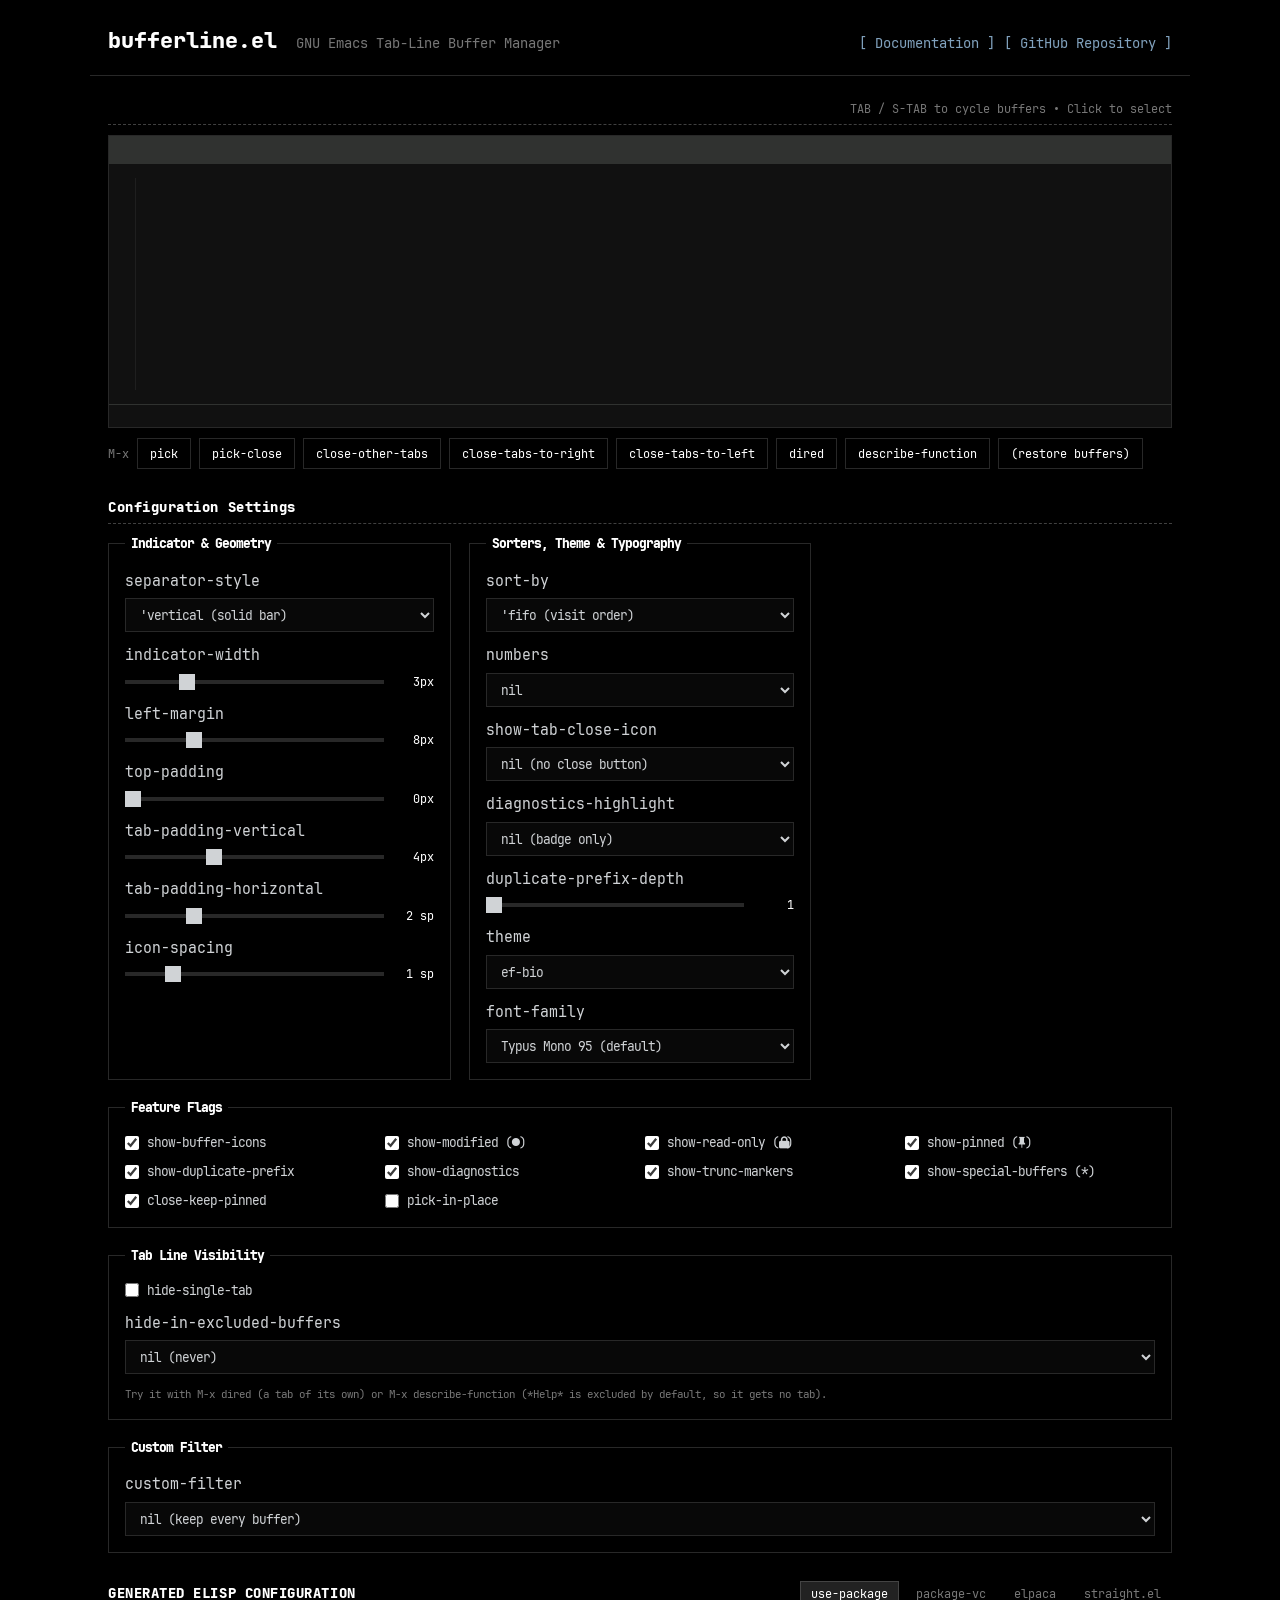
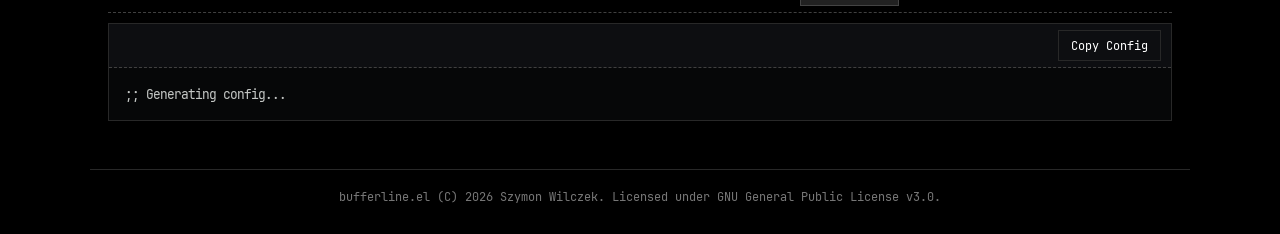
==== web/index.html @ d702ef1f "web: preview diagnostic highlights - Add a diagnostics-highlight select (nil, 'name, 'separator, 'bo" ====
<!doctype html>
<html lang="en">
  <head>
    <meta charset="UTF-8" />
    <meta name="viewport" content="width=device-width, initial-scale=1.0" />
    <title>bufferline.el</title>
    <link rel="preconnect" href="https://fonts.googleapis.com" />
    <link rel="preconnect" href="https://fonts.gstatic.com" crossorigin />
    <link
      href="https://fonts.googleapis.com/css2?family=Cascadia+Code:wght@400;600;700&family=Fira+Code:wght@400;600;700&family=Hack:wght@400;700&family=Iosevka:wght@400;600;700&family=JetBrains+Mono:ital,wght@0,400;0,500;0,700;1,400&family=Source+Code+Pro:ital,wght@0,400;0,600;0,700;1,400&display=swap"
      rel="stylesheet"
    />

    <link rel="stylesheet" href="styles.css" />
  </head>
  <body>
    <header class="header">
      <div class="header-inner">
        <div class="title-block">
          <h1 class="site-title">bufferline.el</h1>
          <span class="site-tag">GNU Emacs Tab-Line Buffer Manager</span>
        </div>
        <div class="header-links">
          <a href="docs.html" class="raw-link">[ Documentation ]</a>
          <a
            href="https://github.com/szymonwilczek/bufferline.el"
            target="_blank"
            rel="noopener noreferrer"
            class="raw-link"
            >[ GitHub Repository ]</a
          >
        </div>
      </div>
    </header>

    <main class="content">
      <section class="section">
        <div class="section-header">
          <span class="section-title"></span>
          <span class="section-hint"
            >TAB / S-TAB to cycle buffers &bull; Click to select</span
          >
        </div>

        <div class="emacs-window" id="emacsFrame" tabindex="0">
          <div class="bufferline-container" id="bufferlineContainer">
            <div class="bufferline-bar" id="bufferlineBar"></div>
          </div>

          <div class="emacs-body">
            <div class="gutter" id="editorGutter"></div>
            <div class="buffer-text" id="editorContent"></div>
          </div>

          <div class="emacs-minibuffer" id="emacsMinibuffer"></div>
        </div>

        <div class="command-strip" id="commandStrip">
          <span class="command-prefix">M-x</span>
          <button type="button" class="raw-btn command-btn" data-command="pick">
            pick
          </button>
          <button
            type="button"
            class="raw-btn command-btn"
            data-command="pick-close"
          >
            pick-close
          </button>
          <button
            type="button"
            class="raw-btn command-btn"
            data-command="close-other-tabs"
          >
            close-other-tabs
          </button>
          <button
            type="button"
            class="raw-btn command-btn"
            data-command="close-tabs-to-right"
          >
            close-tabs-to-right
          </button>
          <button
            type="button"
            class="raw-btn command-btn"
            data-command="close-tabs-to-left"
          >
            close-tabs-to-left
          </button>
          <button
            type="button"
            class="raw-btn command-btn"
            data-command="dired"
          >
            dired
          </button>
          <button
            type="button"
            class="raw-btn command-btn"
            data-command="describe-function"
          >
            describe-function
          </button>
          <button
            type="button"
            class="raw-btn command-btn"
            data-command="restore"
          >
            (restore buffers)
          </button>
        </div>
      </section>

      <section class="section">
        <div class="section-header">
          <span class="section-title">Configuration Settings</span>
        </div>

        <div class="config-grid">
          <fieldset class="config-group">
            <legend>Indicator &amp; Geometry</legend>

            <div class="field-row">
              <label for="separatorStyle">separator-style</label>
              <select id="separatorStyle" class="raw-select">
                <option value="vertical" selected>'vertical (solid bar)</option>
                <option value="bar">'bar (thin line │)</option>
                <option value="thick_bar">'thick_bar (heavy line ┃)</option>
                <option value="thin">'thin (thin block ▏)</option>
                <option value="thick">'thick (thick block ▌)</option>
                <option value="slant">'slant ()</option>
                <option value="slope">'slope ()</option>
                <option value="padded_slant">'padded_slant</option>
                <option value="none">'none</option>
              </select>
            </div>

            <div class="field-row">
              <label for="indicatorWidth">indicator-width</label>
              <div class="slider-wrap">
                <input
                  type="range"
                  id="indicatorWidth"
                  min="1"
                  max="10"
                  value="3"
                  class="raw-slider"
                />
                <span class="slider-val" id="valIndicatorWidth">3px</span>
              </div>
            </div>

            <div class="field-row">
              <label for="leftMargin">left-margin</label>
              <div class="slider-wrap">
                <input
                  type="range"
                  id="leftMargin"
                  min="0"
                  max="32"
                  value="8"
                  class="raw-slider"
                />
                <span class="slider-val" id="valLeftMargin">8px</span>
              </div>
            </div>

            <div class="field-row">
              <label for="topPadding">top-padding</label>
              <div class="slider-wrap">
                <input
                  type="range"
                  id="topPadding"
                  min="0"
                  max="12"
                  value="0"
                  class="raw-slider"
                />
                <span class="slider-val" id="valTopPadding">0px</span>
              </div>
            </div>

            <div class="field-row">
              <label for="tabPaddingVertical">tab-padding-vertical</label>
              <div class="slider-wrap">
                <input
                  type="range"
                  id="tabPaddingVertical"
                  min="0"
                  max="12"
                  value="4"
                  class="raw-slider"
                />
                <span class="slider-val" id="valTabPaddingVertical">4px</span>
              </div>
            </div>

            <div class="field-row">
              <label for="tabPaddingHorizontal">tab-padding-horizontal</label>
              <div class="slider-wrap">
                <input
                  type="range"
                  id="tabPaddingHorizontal"
                  min="0"
                  max="8"
                  value="2"
                  class="raw-slider"
                />
                <span class="slider-val" id="valTabPaddingHorizontal"
                  >2 sp</span
                >
              </div>
            </div>

            <div class="field-row">
              <label for="iconSpacing">icon-spacing</label>
              <div class="slider-wrap">
                <input
                  type="range"
                  id="iconSpacing"
                  min="0"
                  max="6"
                  value="1"
                  class="raw-slider"
                />
                <span class="slider-val" id="valIconSpacing">1 sp</span>
              </div>
            </div>
          </fieldset>

          <fieldset class="config-group">
            <legend>Sorters, Theme &amp; Typography</legend>

            <div class="field-row">
              <label for="sortBy">sort-by</label>
              <select id="sortBy" class="raw-select">
                <option value="fifo" selected>'fifo (visit order)</option>
                <option value="name">'name (alphabetical)</option>
                <option value="extension">'extension</option>
                <option value="directory">'directory</option>
              </select>
            </div>

            <div class="field-row">
              <label for="numbersMode">numbers</label>
              <select id="numbersMode" class="raw-select">
                <option value="none" selected>nil</option>
                <option value="ordinal">'ordinal (1, 2, ...)</option>
                <option value="buffer-id">'buffer-id</option>
                <option value="both">'both (1:42)</option>
              </select>
            </div>

            <div class="field-row">
              <label for="closeIcon">show-tab-close-icon</label>
              <select id="closeIcon" class="raw-select">
                <option value="none" selected>nil (no close button)</option>
                <option value="t">t (every tab)</option>
                <option value="active">'active (current tab only)</option>
              </select>
            </div>

            <div class="field-row">
              <label for="diagHighlight">diagnostics-highlight</label>
              <select id="diagHighlight" class="raw-select">
                <option value="none" selected>nil (badge only)</option>
                <option value="name">'name (tint tab name)</option>
                <option value="separator">'separator (tint indicator)</option>
                <option value="both">'both</option>
              </select>
            </div>

            <div class="field-row">
              <label for="duplicateDepth">duplicate-prefix-depth</label>
              <div class="slider-wrap">
                <input
                  type="range"
                  id="duplicateDepth"
                  min="1"
                  max="4"
                  value="1"
                  class="raw-slider"
                />
                <span class="slider-val" id="valDuplicateDepth">1</span>
              </div>
            </div>

            <div class="field-row">
              <label for="themePreset">theme</label>
              <select id="themePreset" class="raw-select">
                <option value="ef-bio" selected>ef-bio</option>
                <option value="ef-autumn">ef-autumn</option>
                <option value="ef-dark">ef-dark</option>
                <option value="modus-vivendi">modus-vivendi</option>
                <option value="catppuccin-mocha">catppuccin-mocha</option>
                <option value="tokyo-night">tokyo-night</option>
                <option value="gruvbox-dark">gruvbox-dark</option>
                <option value="nord">nord</option>
                <option value="custom">custom (url / code)...</option>
              </select>
            </div>

            <div class="field-row">
              <label for="fontPreset">font-family</label>
              <select id="fontPreset" class="raw-select">
                <option value="typus-mono-95" selected>
                  Typus Mono 95 (default)
                </option>
                <option value="jetbrains-mono">JetBrains Mono</option>
                <option value="fira-code">Fira Code</option>
                <option value="cascadia-code">Cascadia Code</option>
                <option value="iosevka">Iosevka</option>
                <option value="source-code-pro">Source Code Pro</option>
                <option value="system-mono">System Monospace</option>
              </select>
            </div>

            <div class="field-row hidden" id="customThemeContainer">
              <label for="customThemeInput">custom-theme</label>
              <div class="custom-input-wrap">
                <input
                  type="text"
                  id="customThemeInput"
                  class="raw-input"
                  placeholder="URL to theme.el or raw code"
                />
                <button type="button" id="btnLoadTheme" class="raw-btn">
                  Apply
                </button>
              </div>
            </div>
          </fieldset>

          <fieldset class="config-group full-col">
            <legend>Feature Flags</legend>
            <div class="checkbox-grid">
              <label class="raw-checkbox"
                ><input type="checkbox" id="showIcons" checked />
                show-buffer-icons</label
              >
              <label class="raw-checkbox"
                ><input type="checkbox" id="showModified" checked />
                show-modified (●)</label
              >
              <label class="raw-checkbox"
                ><input type="checkbox" id="showReadOnly" checked />
                show-read-only ()</label
              >
              <label class="raw-checkbox"
                ><input type="checkbox" id="showPinned" checked /> show-pinned
                (󰐃)</label
              >
              <label class="raw-checkbox"
                ><input type="checkbox" id="showDuplicates" checked />
                show-duplicate-prefix</label
              >
              <label class="raw-checkbox"
                ><input type="checkbox" id="showDiagnostics" checked />
                show-diagnostics</label
              >
              <label class="raw-checkbox"
                ><input type="checkbox" id="showTruncMarkers" checked />
                show-trunc-markers</label
              >
              <label class="raw-checkbox"
                ><input type="checkbox" id="showSpecialBuffers" checked />
                show-special-buffers (*)</label
              >
              <label class="raw-checkbox"
                ><input type="checkbox" id="closeKeepPinned" checked />
                close-keep-pinned</label
              >
              <label class="raw-checkbox"
                ><input type="checkbox" id="pickInPlace" /> pick-in-place</label
              >
            </div>
          </fieldset>

          <fieldset class="config-group full-col">
            <legend>Tab Line Visibility</legend>

            <div class="checkbox-grid">
              <label class="raw-checkbox"
                ><input type="checkbox" id="hideSingleTab" />
                hide-single-tab</label
              >
            </div>

            <div class="field-row">
              <label for="hideInExcluded">hide-in-excluded-buffers</label>
              <select id="hideInExcluded" class="raw-select">
                <option value="none" selected>nil (never)</option>
                <option value="t">t (over buffers that get no tab)</option>
                <option value="modes">over these major modes...</option>
              </select>
            </div>

            <div class="field-row hidden" id="hideModesRow">
              <label for="hideModes">modes</label>
              <input
                type="text"
                id="hideModes"
                class="raw-input"
                value="dired-mode magit-mode"
                spellcheck="false"
              />
            </div>

            <span class="field-note"
              >Try it with M-x dired (a tab of its own) or M-x describe-function
              (*Help* is excluded by default, so it gets no tab).</span
            >
          </fieldset>

          <fieldset class="config-group full-col">
            <legend>Custom Filter</legend>

            <div class="field-row">
              <label for="customFilterPreset">custom-filter</label>
              <select id="customFilterPreset" class="raw-select">
                <option value="none" selected>nil (keep every buffer)</option>
                <option value="file">only file-visiting buffers</option>
                <option value="writable">hide read-only buffers</option>
                <option value="regexp">hide names matching a regexp...</option>
                <option value="lambda">custom lambda...</option>
              </select>
            </div>

            <div class="field-row hidden" id="customFilterRegexpRow">
              <label for="customFilterRegexp">regexp</label>
              <input
                type="text"
                id="customFilterRegexp"
                class="raw-input"
                value="\.rs\'"
                spellcheck="false"
              />
            </div>

            <div class="field-row hidden" id="customFilterLambdaRow">
              <label for="customFilterLambda">lambda</label>
              <textarea
                id="customFilterLambda"
                class="raw-input raw-textarea"
                rows="4"
                spellcheck="false"
              >
(lambda (buffer)
  (not (string-prefix-p "*" (buffer-name buffer))))</textarea
              >
              <span class="field-note"
                >Emitted as-is into the generated config. The preview cannot
                evaluate Emacs Lisp, so it keeps every tab.</span
              >
            </div>
          </fieldset>
        </div>
      </section>

      <section class="section">
        <div class="section-header">
          <span class="section-title">GENERATED ELISP CONFIGURATION</span>
          <div class="pkg-switch" id="pkgSwitcher">
            <button type="button" class="pkg-btn active" data-pkg="use-package">
              use-package
            </button>
            <button type="button" class="pkg-btn" data-pkg="package-vc">
              package-vc
            </button>
            <button type="button" class="pkg-btn" data-pkg="elpaca">
              elpaca
            </button>
            <button type="button" class="pkg-btn" data-pkg="straight">
              straight.el
            </button>
          </div>
        </div>

        <div class="code-box">
          <div class="code-actions">
            <button type="button" id="btnCopyCode" class="raw-btn copy-btn">
              Copy Config
            </button>
          </div>
          <pre><code id="codeSnippetOutput">;; Generating config...</code></pre>
        </div>
      </section>
    </main>

    <footer class="footer">
      <p>
        bufferline.el (C) 2026 Szymon Wilczek. Licensed under GNU General Public
        License v3.0.
      </p>
    </footer>

    <div class="toast" id="toastMessage">Copied to clipboard.</div>

    <script src="app.js"></script>
  </body>
</html>
---- web/styles.css ----
@font-face {
    font-family: 'Typus Mono 95';
    src: url('fonts/TypusMono95-Light.ttf') format('truetype');
    font-weight: 400;
    font-style: normal;
    font-display: swap;
}

@font-face {
    font-family: 'Typus Mono 95';
    src: url('fonts/TypusMono95-LightItalic.ttf') format('truetype');
    font-weight: 400;
    font-style: italic;
    font-display: swap;
}

@font-face {
    font-family: 'Typus Mono 95';
    src: url('fonts/TypusMono95-Thin.ttf') format('truetype');
    font-weight: 300;
    font-style: normal;
    font-display: swap;
}

@font-face {
    font-family: 'Typus Mono 95';
    src: url('fonts/TypusMono95-ThinItalic.ttf') format('truetype');
    font-weight: 300;
    font-style: italic;
    font-display: swap;
}

@font-face {
    font-family: 'Typus Mono 95';
    src: url('fonts/TypusMono95-Regular.ttf') format('truetype');
    font-weight: 500;
    font-style: normal;
    font-display: swap;
}

@font-face {
    font-family: 'Typus Mono 95';
    src: url('fonts/TypusMono95-Italic.ttf') format('truetype');
    font-weight: 500;
    font-style: italic;
    font-display: swap;
}

@font-face {
    font-family: 'Typus Mono 95';
    src: url('fonts/TypusMono95-SemiBold.ttf') format('truetype');
    font-weight: 600;
    font-style: normal;
    font-display: swap;
}

@font-face {
    font-family: 'Typus Mono 95';
    src: url('fonts/TypusMono95-SemiBoldItalic.ttf') format('truetype');
    font-weight: 600;
    font-style: italic;
    font-display: swap;
}

@font-face {
    font-family: 'Typus Mono 95';
    src: url('fonts/TypusMono95-Bold.ttf') format('truetype');
    font-weight: 700;
    font-style: normal;
    font-display: swap;
}

@font-face {
    font-family: 'Typus Mono 95';
    src: url('fonts/TypusMono95-BoldItalic.ttf') format('truetype');
    font-weight: 700;
    font-style: italic;
    font-display: swap;
}

:root {
    --emacs-bg: #111111;
    --emacs-bg-dim: #222522;
    --emacs-bg-alt: #303230;
    --emacs-fg: #cfdfd5;
    --emacs-fg-dim: #808f80;
    --emacs-comment: #b7a07f;
    --emacs-keyword: #00c089;
    --emacs-string: #af9fff;
    --emacs-fn: #7fc500;
    --emacs-type: #7fcfdf;
    --emacs-warning: #cfc04f;
    --emacs-error: #ef6560;
    --emacs-indicator: #cfdfd5;

    --page-bg: #000000;
    --page-fg: #d0d3d6;
    --page-fg-dim: #777777;
    --page-border: #282828;
    --page-border-focus: #ffffff;
    --dashed-border: #404040;
    --font-mono: 'Typus Mono 95', 'Typus Mono', 'JetBrains Mono', Menlo, Monaco, Consolas, monospace;
    --font-icons: 'Symbols Nerd Font Mono', 'Symbols Nerd Font',
                  'JetBrainsMono Nerd Font', 'FiraCode Nerd Font Mono',
                  'Hack Nerd Font', 'MesloLGS NF', 'DejaVu Sans Mono',
                  var(--font-mono);
    --sp: 8px;
}

*, *::before, *::after {
    box-sizing: border-box;
    margin: 0;
    padding: 0;
}

html, body, button, input, select, textarea, pre, code, kbd, samp {
    font-family: var(--font-mono);
}

html, body {
    width: 100%;
    min-height: 100vh;
    background-color: var(--page-bg);
    color: var(--page-fg);
    font-size: 15px;
    line-height: 1.5;
    -webkit-font-smoothing: antialiased;
}

.emacs-tab,
.tab-content,
.tab-label,
.tab-base-name,
.tab-dir-prefix,
.tab-num-prefix,
.gutter,
.buffer-text,
.buffer-text pre,
.buffer-text code,
.code-box pre,
.code-box code {
    font-family: var(--font-mono);
}
.header, .content, .footer {
    width: 100%;
    max-width: 1100px;
    margin: 0 auto;
    padding: 0 18px;
}

.header {
    padding-top: 24px;
    padding-bottom: 18px;
    border-bottom: 1px solid var(--page-border);
}

.header-inner {
    display: flex;
    justify-content: space-between;
    align-items: baseline;
    flex-wrap: wrap;
    gap: 12px;
}

.site-title {
    font-size: 1.45rem;
    font-weight: 700;
    color: #ffffff;
    display: inline;
}

.site-tag {
    color: var(--page-fg-dim);
    font-size: 0.9rem;
    margin-left: 10px;
}

.raw-link {
    color: #81a2be;
    text-decoration: none;
    font-size: 0.9rem;
}

.raw-link:hover {
    text-decoration: underline;
}

.content {
    display: flex;
    flex-direction: column;
    gap: 28px;
    padding-top: 24px;
    padding-bottom: 48px;
}

.section {
    width: 100%;
}

.section-header {
    display: flex;
    justify-content: space-between;
    align-items: center;
    flex-wrap: wrap;
    gap: 10px;
    margin-bottom: 10px;
    padding-bottom: 6px;
    border-bottom: 1px dashed var(--dashed-border);
}

.section-title {
    font-weight: 700;
    color: #ffffff;
    font-size: 0.9rem;
    letter-spacing: 0.04em;
}

.section-hint {
    color: var(--page-fg-dim);
    font-size: 0.82rem;
}

.emacs-window {
    width: 100%;
    background-color: var(--emacs-bg);
    border: 1px solid var(--page-border);
    display: flex;
    flex-direction: column;
    outline: none;
    overflow: hidden;
}

.emacs-window:focus-within {
    border-color: #555a64;
}

.bufferline-container {
    width: 100%;
    background-color: var(--emacs-bg-alt);
    user-select: none;
    overflow: hidden;
}

.bufferline-bar {
    display: flex;
    align-items: stretch;
    min-height: 28px;
    white-space: nowrap;
    width: 100%;
}

.emacs-tab {
    display: inline-flex;
    align-items: stretch;
    background-color: var(--emacs-bg-dim);
    color: var(--emacs-comment);
    font-size: 0.9rem;
    line-height: 1.5;
    cursor: pointer;
    position: relative;
    flex-shrink: 0;
    border: none;
}

.emacs-tab:hover {
    background-color: var(--emacs-bg);
}

.emacs-tab.active {
    background-color: var(--emacs-bg);
    color: var(--emacs-fg);
    font-weight: 600;
    font-style: italic;
}

.tab-content {
    display: inline-flex;
    align-items: center;
    flex-shrink: 0;
    min-width: 0;
    padding-left: var(--sp);
}

.tab-sep-left, .tab-sep-right {
    display: inline-flex;
    align-items: center;
    justify-content: center;
    align-self: stretch;
    flex-shrink: 0;
    overflow: visible;
    font-style: normal;
}

.tab-sep-left.pixel-bar {
    background-color: transparent;
}

.emacs-tab.active .tab-sep-left.pixel-bar {
    background-color: var(--emacs-indicator);
}

.tab-sep-left.glyph, .tab-sep-right.glyph {
    font-family: var(--font-icons);
    font-size: 1.05rem;
    line-height: 1.5;
    font-style: normal;
    font-weight: normal;
    padding: 0;
}

.tab-pin-icon,
.tab-file-icon,
.tab-ro-icon,
.tab-mod-icon,
.tab-diag-badge,
.tab-overflow-marker {
    font-family: var(--font-icons);
    display: inline-flex;
    align-items: center;
    justify-content: center;
    line-height: 1.5;
    flex-shrink: 0;
    overflow: visible;
    font-style: normal;
    font-variant-ligatures: none;
    text-rendering: geometricPrecision;
}

.tab-pin-icon {
    color: var(--emacs-keyword);
    font-weight: bold;
    margin-right: var(--sp);
}

.tab-file-icon {
    font-size: 1.02rem;
}

.tab-pick-letter {
    display: inline-flex;
    align-items: center;
    justify-content: center;
    min-width: 1ch;
    color: var(--emacs-error);
    font-weight: bold;
}

.tab-label {
    display: inline-block;
    white-space: pre;
    min-width: 0;
}

.tab-num-prefix {
    color: var(--emacs-comment);
}

.tab-dir-prefix {
    color: var(--emacs-comment);
    font-style: italic;
    font-weight: 300;
}

.tab-base-name {
    font-weight: inherit;
    font-style: inherit;
}

.tab-ro-icon {
    color: var(--emacs-comment);
    margin-left: var(--sp);
}

.tab-close-icon {
    font-family: var(--font-icons);
    display: inline-flex;
    align-items: center;
    margin-left: var(--sp);
    color: var(--emacs-comment);
    cursor: pointer;
}

.tab-close-icon:hover {
    color: var(--emacs-error);
    font-weight: bold;
}

.tab-mod-icon {
    color: var(--emacs-warning);
    font-weight: bold;
    margin-left: var(--sp);
}

.tab-diag-badge {
    color: var(--emacs-error);
    margin-left: var(--sp);
    gap: var(--sp);
}

.tab-diag-badge.warning {
    color: var(--emacs-warning);
}

.tab-diag-badge .diag-count {
    font-family: var(--font-mono);
    font-size: 0.85rem;
    font-weight: normal;
}

.tab-overflow-marker {
    align-self: stretch;
    padding: 0 var(--sp);
    background-color: var(--emacs-bg-alt);
    color: var(--emacs-keyword);
    font-weight: bold;
    font-size: 1rem;
    cursor: pointer;
    user-select: none;
}

.tab-overflow-marker:hover {
    filter: brightness(1.2);
}

.tab-overflow-marker .overflow-count {
    font-family: var(--font-mono);
    font-size: 0.85rem;
    color: var(--emacs-comment);
    font-weight: normal;
}

.tab-overflow-marker .overflow-arrow {
    display: inline-flex;
    align-items: center;
    justify-content: center;
    overflow: visible;
    margin: 0 var(--sp);
}

.emacs-body {
    display: flex;
    min-height: 240px;
    background-color: var(--emacs-bg);
    padding: 14px 0;
    font-size: 0.92rem;
    line-height: 1.55;
    overflow-x: auto;
}

.emacs-minibuffer {
    min-height: 1.75em;
    padding: 2px 12px;
    background-color: var(--emacs-bg);
    border-top: 1px solid var(--emacs-bg-alt);
    color: var(--emacs-fg);
    font-family: var(--font-mono);
    font-size: 0.88rem;
    line-height: 1.6;
    white-space: pre-wrap;
    overflow-wrap: anywhere;
}

.emacs-minibuffer .mb-prompt {
    color: var(--emacs-keyword);
}

.emacs-minibuffer .mb-key {
    color: var(--emacs-warning);
    font-weight: bold;
}

.command-strip {
    display: flex;
    flex-wrap: wrap;
    align-items: center;
    gap: 8px;
    margin-top: 10px;
}

.command-prefix {
    color: var(--page-fg-dim);
    font-size: 0.8rem;
}

.command-btn {
    font-size: 0.78rem;
    padding: 4px 8px;
}

.command-btn.active {
    border-color: var(--page-border-focus);
}

.gutter {
    padding: 0 14px 0 12px;
    color: #4a483e;
    text-align: right;
    user-select: none;
    border-right: 1px solid rgba(255, 255, 255, 0.06);
    flex-shrink: 0;
}

.buffer-text {
    flex: 1;
    padding: 0 18px;
    color: var(--emacs-fg);
    white-space: pre;
}

.syn-comment { color: var(--emacs-comment); font-style: italic; }
.syn-keyword { color: var(--emacs-keyword); font-weight: 600; }
.syn-string  { color: var(--emacs-string); }
.syn-fn      { color: var(--emacs-fn); }
.syn-type    { color: var(--emacs-type); }

.config-grid {
    display: grid;
    grid-template-columns: repeat(auto-fit, minmax(340px, 1fr));
    gap: 18px;
    width: 100%;
}

.config-group {
    border: 1px solid var(--page-border);
    padding: 16px;
    background-color: transparent;
    display: flex;
    flex-direction: column;
    gap: 12px;
}

.config-group.full-col {
    grid-column: 1 / -1;
}

.config-group legend {
    color: #ffffff;
    font-weight: 700;
    padding: 0 6px;
    font-size: 0.85rem;
}

.field-row {
    display: flex;
    flex-direction: column;
    align-items: stretch;
    gap: 6px;
    width: 100%;
    min-width: 0;
}

.field-header {
    display: flex;
    justify-content: space-between;
    align-items: baseline;
    width: 100%;
    min-width: 0;
}

.field-header label {
    color: var(--page-fg-dim);
    font-size: 0.85rem;
    font-weight: 500;
    white-space: nowrap;
    overflow: hidden;
    text-overflow: ellipsis;
}

.bufferline-container.hidden {
    display: none;
}

.field-row.hidden {
    display: none;
}

.raw-select, .raw-input {
    width: 100%;
    background-color: #080808;
    color: var(--page-fg);
    border: 1px solid var(--page-border);
    font-family: var(--font-mono);
    font-size: 0.85rem;
    padding: 6px 10px;
    outline: none;
}

.raw-select:focus, .raw-input:focus {
    border-color: var(--page-border-focus);
}

.raw-textarea {
    resize: vertical;
    min-height: 5.5em;
    line-height: 1.45;
    white-space: pre;
}

.field-note {
    color: var(--page-fg-dim);
    font-size: 0.75rem;
}

.slider-wrap {
    display: flex;
    align-items: center;
    gap: 10px;
    width: 100%;
}

.raw-slider {
    flex: 1;
    -webkit-appearance: none;
    appearance: none;
    background: var(--page-border);
    height: 4px;
    outline: none;
}

.raw-slider::-webkit-slider-thumb {
    -webkit-appearance: none;
    appearance: none;
    width: 16px;
    height: 16px;
    background: var(--page-fg);
    cursor: pointer;
}

.raw-slider::-moz-range-thumb {
    width: 16px;
    height: 16px;
    background: var(--page-fg);
    cursor: pointer;
}

.slider-val {
    min-width: 40px;
    text-align: right;
    font-size: 0.8rem;
    color: #ffffff;
}

.custom-input-wrap {
    display: flex;
    gap: 8px;
    width: 100%;
}

.custom-input-wrap .raw-input {
    flex: 1;
}

.raw-btn {
    font-family: var(--font-mono);
    font-size: 0.82rem;
    background-color: transparent;
    color: #ffffff;
    border: 1px solid var(--page-border);
    padding: 6px 12px;
    cursor: pointer;
    white-space: nowrap;
}

.raw-btn:hover {
    background-color: #222222;
    color: #ffffff;
}

.checkbox-grid {
    display: grid;
    grid-template-columns: repeat(auto-fit, minmax(220px, 1fr));
    gap: 10px;
}

.raw-checkbox {
    display: flex;
    align-items: center;
    gap: 8px;
    font-size: 0.85rem;
    color: var(--page-fg);
    cursor: pointer;
}

.raw-checkbox input {
    accent-color: #ffffff;
    width: 14px;
    height: 14px;
}

.pkg-switch {
    display: flex;
    gap: 6px;
    flex-wrap: wrap;
}

.pkg-btn {
    font-family: var(--font-mono);
    font-size: 0.8rem;
    background: none;
    border: 1px solid transparent;
    color: var(--page-fg-dim);
    padding: 3px 10px;
    cursor: pointer;
}

.pkg-btn.active {
    color: #ffffff;
    border-color: #444444;
    background-color: #222222;
}

.code-box {
    border: 1px solid var(--page-border);
    background-color: #060708;
    position: relative;
    width: 100%;
}

.code-actions {
    display: flex;
    justify-content: flex-end;
    padding: 6px 10px;
    border-bottom: 1px dashed var(--dashed-border);
    background-color: #0d0e11;
}

.code-box pre {
    padding: 16px;
    overflow-x: auto;
    font-size: 0.88rem;
    line-height: 1.55;
    color: #c5c8c6;
    margin: 0;
    font-family: var(--font-mono);
}

.docs-table-wrap {
    width: 100%;
    overflow-x: auto;
    border: 1px solid var(--page-border);
    background-color: #0d0e11;
}

.docs-table {
    width: 100%;
    border-collapse: collapse;
    font-size: 0.84rem;
    text-align: left;
    white-space: nowrap;
}

.docs-table th,
.docs-table td {
    padding: 8px 12px;
    border-bottom: 1px solid var(--page-border);
    border-right: 1px solid var(--page-border);
}

.docs-table th:last-child,
.docs-table td:last-child {
    border-right: none;
    white-space: normal;
}

.docs-table tr:last-child td {
    border-bottom: none;
}

.docs-table th {
    background-color: #111111;
    color: #ffffff;
    font-weight: 700;
    text-transform: uppercase;
    font-size: 0.78rem;
    letter-spacing: 0.05em;
    border-bottom: 1px dashed var(--dashed-border);
}

.docs-table td code {
    color: #ffffff;
    background-color: #141414;
    border: 1px solid #282828;
    padding: 1px 5px;
    font-size: 0.82rem;
}

.docs-table td.type-col {
    color: var(--page-fg-dim);
}

.docs-table td.default-col {
    color: #cccccc;
}

.docs-grid {
    display: grid;
    grid-template-columns: repeat(auto-fit, minmax(340px, 1fr));
    gap: 18px;
    width: 100%;
}

.doc-card {
    border: 1px solid var(--page-border);
    background-color: transparent;
    padding: 16px;
    display: flex;
    flex-direction: column;
    gap: 12px;
}

.doc-card-title {
    font-size: 0.95rem;
    font-weight: 700;
    color: #ffffff;
    margin: 0;
}

.doc-list {
    list-style: none;
    padding: 0;
    margin: 0;
    display: flex;
    flex-direction: column;
    gap: 10px;
    font-size: 0.85rem;
    color: var(--page-fg);
}

.doc-list li code {
    color: #ffffff;
    background-color: #141414;
    padding: 2px 6px;
    border: 1px solid var(--page-border);
    font-weight: 600;
}

.doc-code {
    background-color: #060708;
    border: 1px solid var(--page-border);
    padding: 12px;
    margin: 0;
    overflow-x: auto;
    font-size: 0.82rem;
    line-height: 1.5;
    color: #c5c8c6;
}

.footer {
    padding-top: 18px;
    padding-bottom: 28px;
    border-top: 1px solid var(--page-border);
    text-align: center;
    font-size: 0.8rem;
    color: var(--page-fg-dim);
}

.toast {
    position: fixed;
    bottom: 20px;
    right: 20px;
    background-color: #b5bd68;
    color: #000000;
    font-size: 0.85rem;
    font-weight: 700;
    padding: 8px 16px;
    border: 1px solid #000;
    opacity: 0;
    transform: translateY(8px);
    pointer-events: none;
    transition: all 0.2s ease;
    z-index: 1000;
}

.toast.show {
    opacity: 1;
    transform: translateY(0);
}
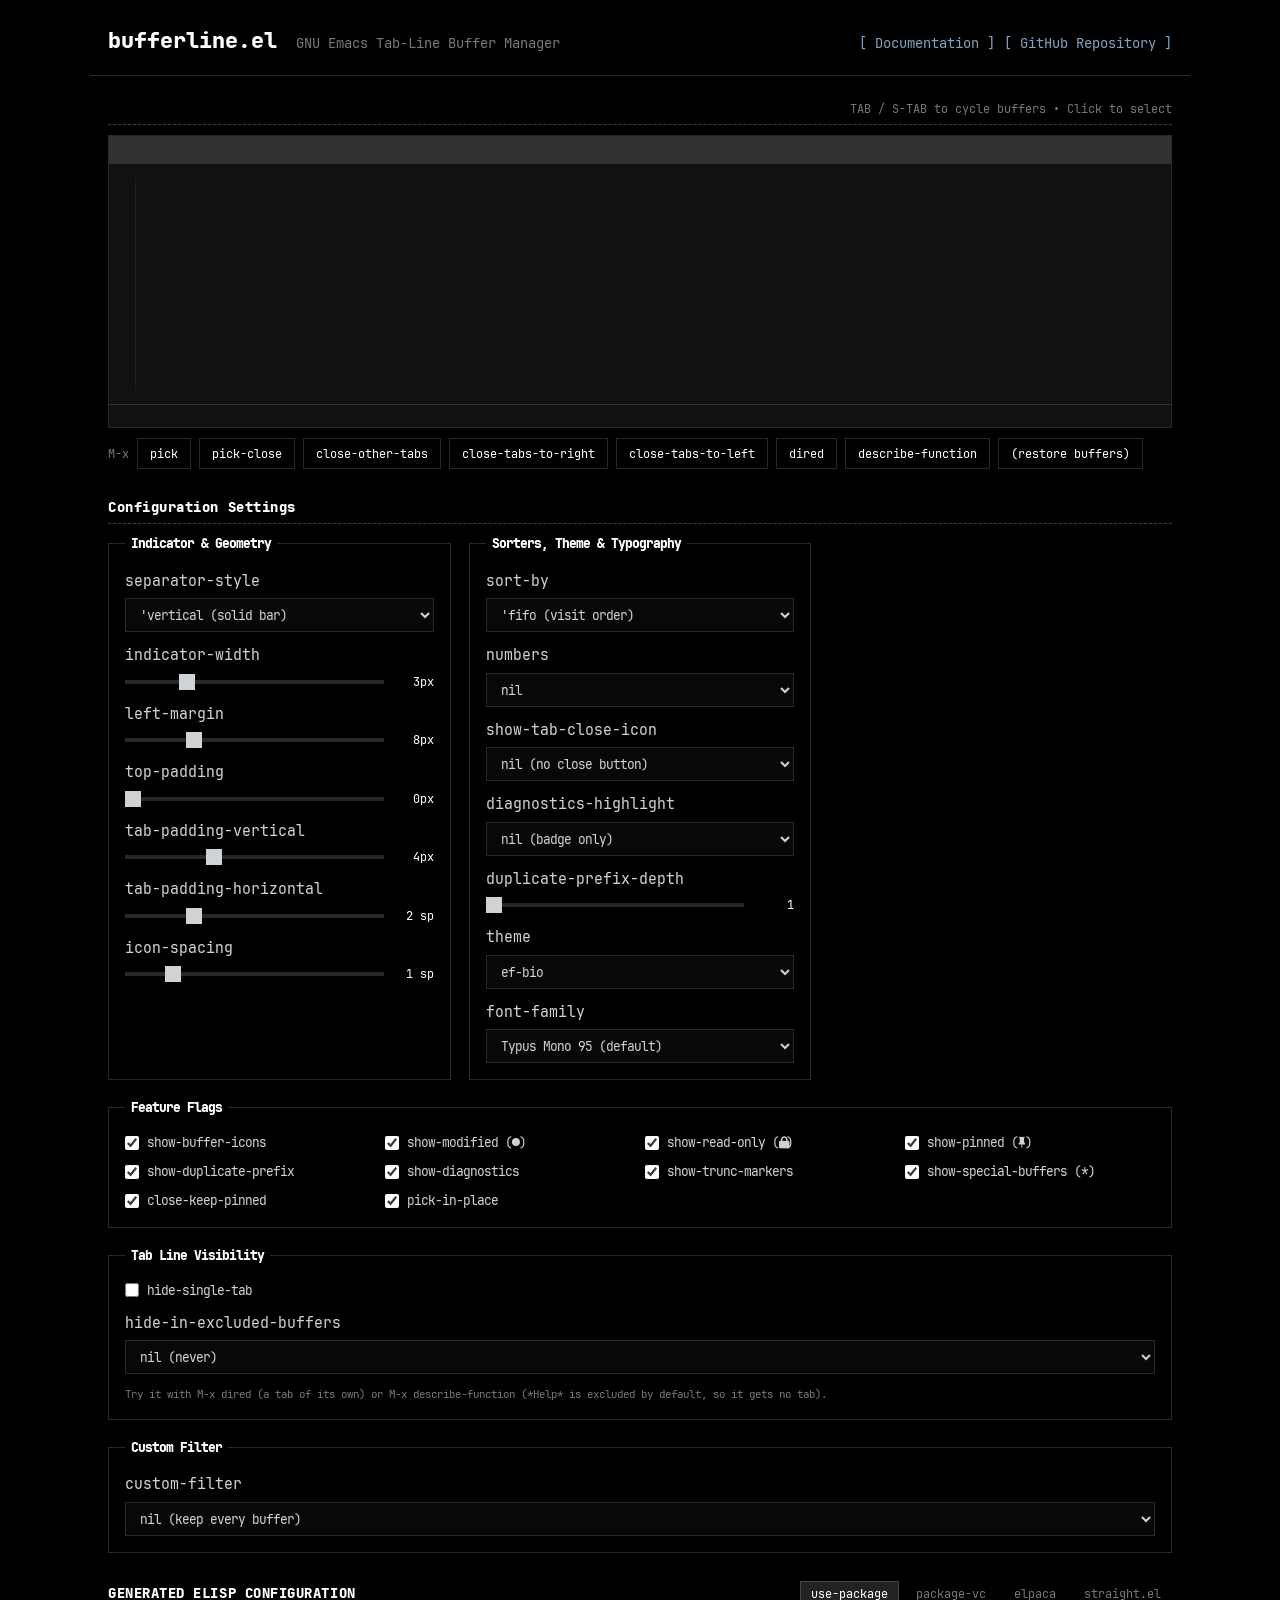
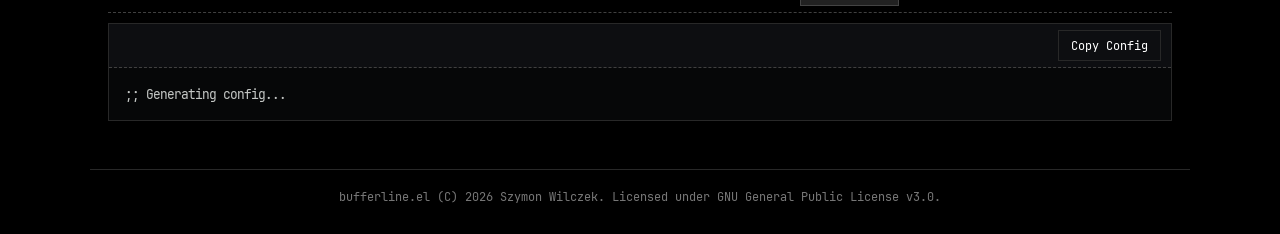
==== commit 9c556a2f: "pick: draw pick letters on the tabs by default - Default bufferline-pick-in-place to t; nil keeps th" ====
--- a/web/index.html
+++ b/web/index.html
@@ -372,7 +372,8 @@
                 close-keep-pinned</label
               >
               <label class="raw-checkbox"
-                ><input type="checkbox" id="pickInPlace" /> pick-in-place</label
+                ><input type="checkbox" id="pickInPlace" checked />
+                pick-in-place</label
               >
             </div>
           </fieldset>
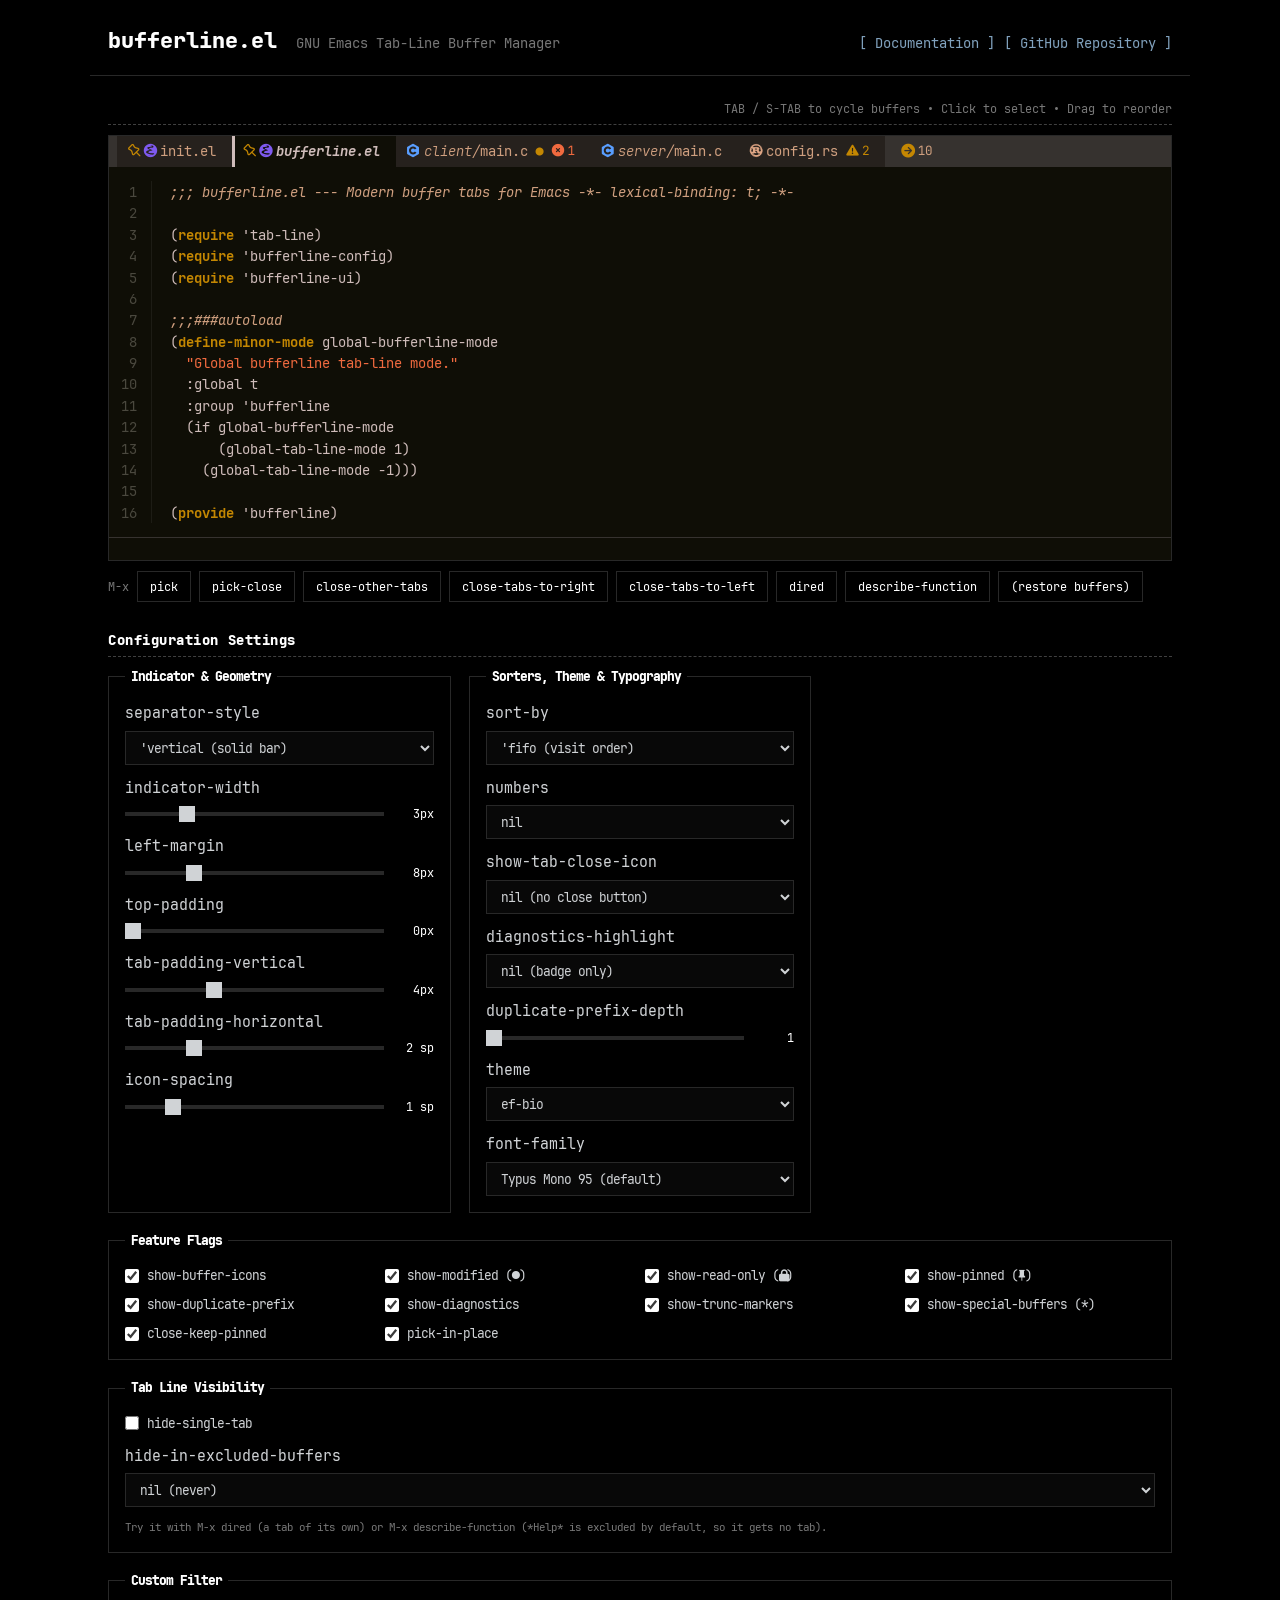
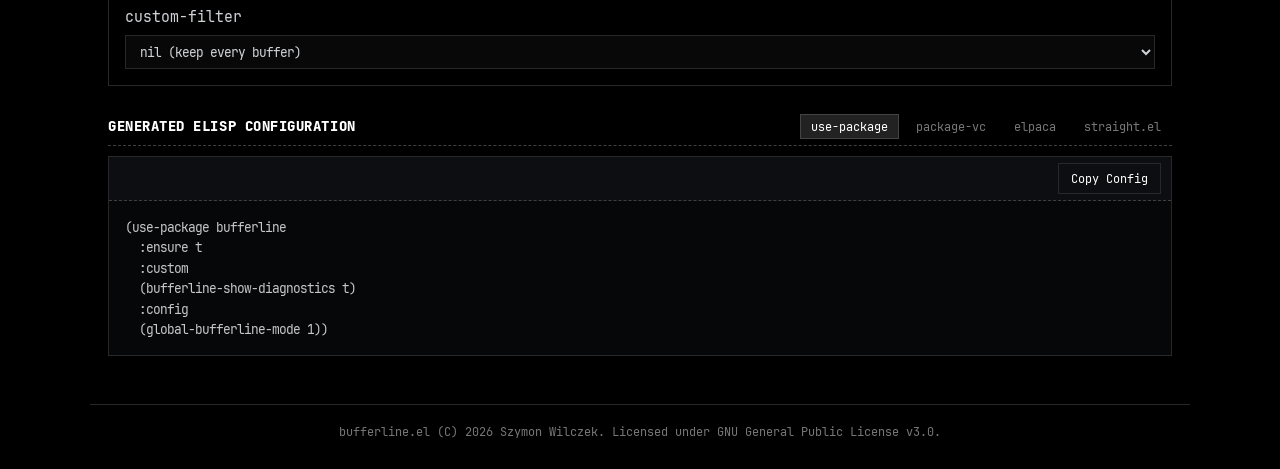
==== commit 6296dce5: "web: document dragging tabs and let the preview do it The docs did not mention bufferline-drag-tab, " ====
--- a/web/index.html
+++ b/web/index.html
@@ -38,7 +38,8 @@
         <div class="section-header">
           <span class="section-title"></span>
           <span class="section-hint"
-            >TAB / S-TAB to cycle buffers &bull; Click to select</span
+            >TAB / S-TAB to cycle buffers &bull; Click to select &bull; Drag to
+            reorder</span
           >
         </div>
 
--- a/web/styles.css
+++ b/web/styles.css
@@ -264,6 +264,14 @@
 
 .emacs-tab:hover {
     background-color: var(--emacs-bg);
+}
+
+.emacs-tab.dragging {
+    opacity: 0.45;
+}
+
+.emacs-tab.drag-over {
+    box-shadow: inset 0 -2px 0 var(--emacs-keyword);
 }
 
 .emacs-tab.active {
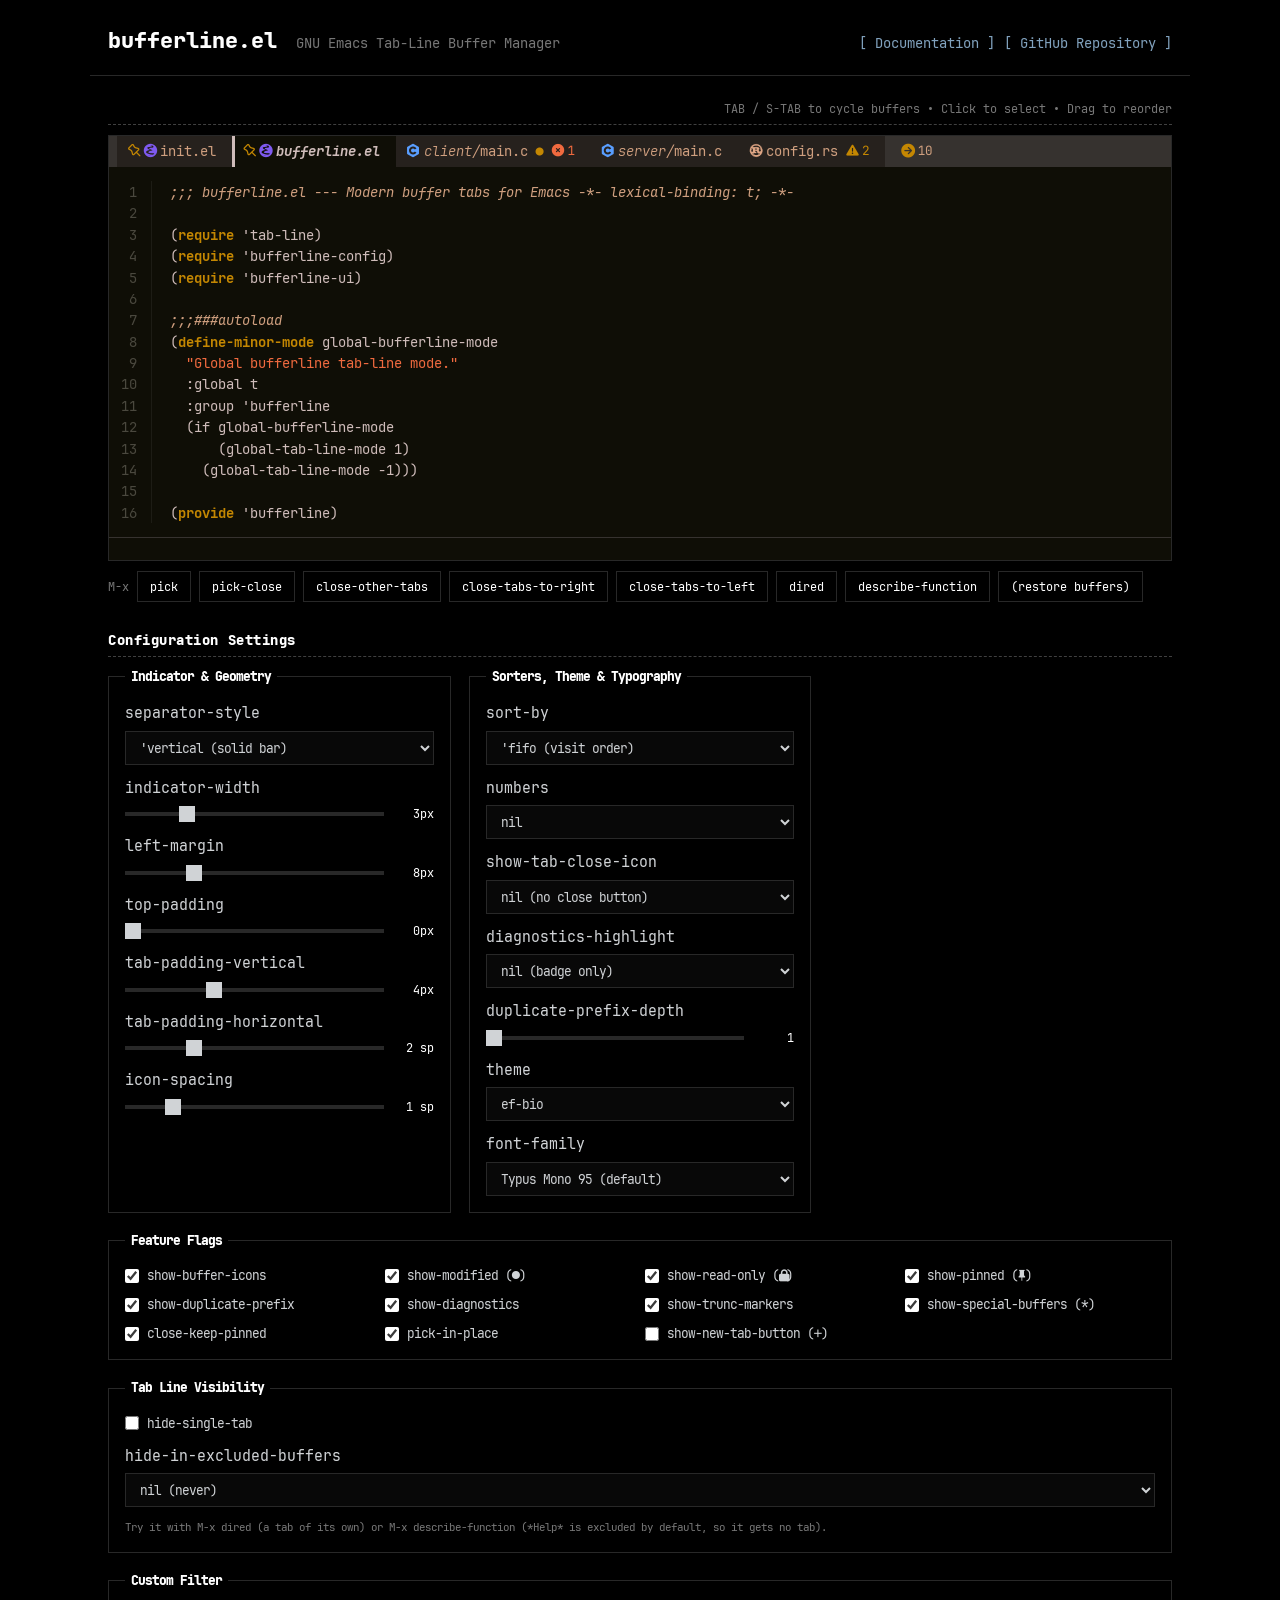
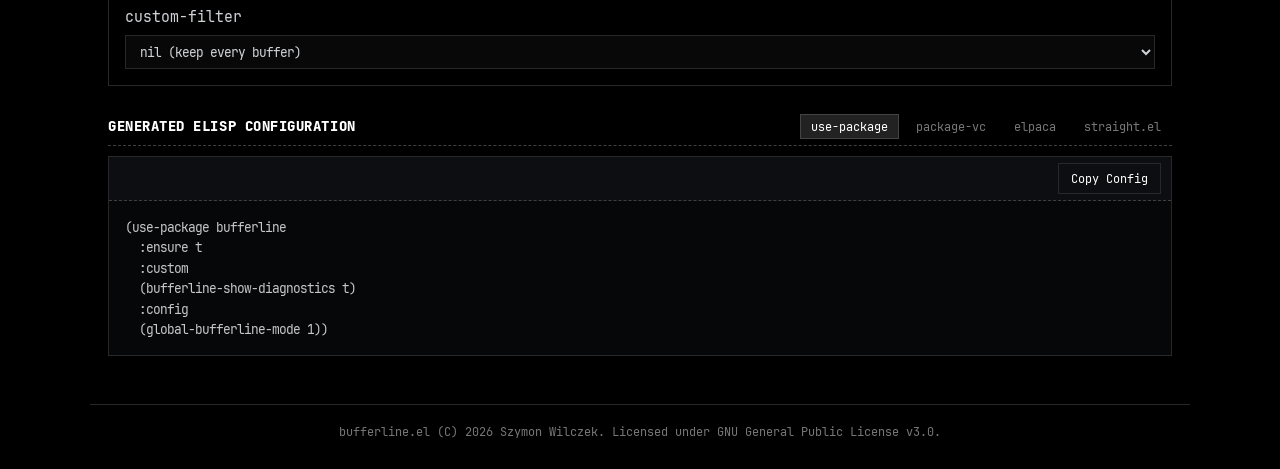
==== commit e0f5998a: "web: document the new tab button and preview it - The new tab button, its options and the new buffer" ====
--- a/web/index.html
+++ b/web/index.html
@@ -375,6 +375,10 @@
               <label class="raw-checkbox"
                 ><input type="checkbox" id="pickInPlace" checked />
                 pick-in-place</label
+              >
+              <label class="raw-checkbox"
+                ><input type="checkbox" id="showNewTabButton" />
+                show-new-tab-button (󰐕)</label
               >
             </div>
           </fieldset>
--- a/web/styles.css
+++ b/web/styles.css
@@ -443,6 +443,23 @@
     justify-content: center;
     overflow: visible;
     margin: 0 var(--sp);
+}
+
+.tab-new-button {
+    font-family: var(--font-icons);
+    display: inline-flex;
+    align-items: center;
+    align-self: stretch;
+    padding: 0 var(--sp);
+    background-color: var(--emacs-bg-alt);
+    color: var(--emacs-comment);
+    cursor: pointer;
+    user-select: none;
+}
+
+.tab-new-button:hover {
+    color: var(--emacs-keyword);
+    font-weight: bold;
 }
 
 .emacs-body {
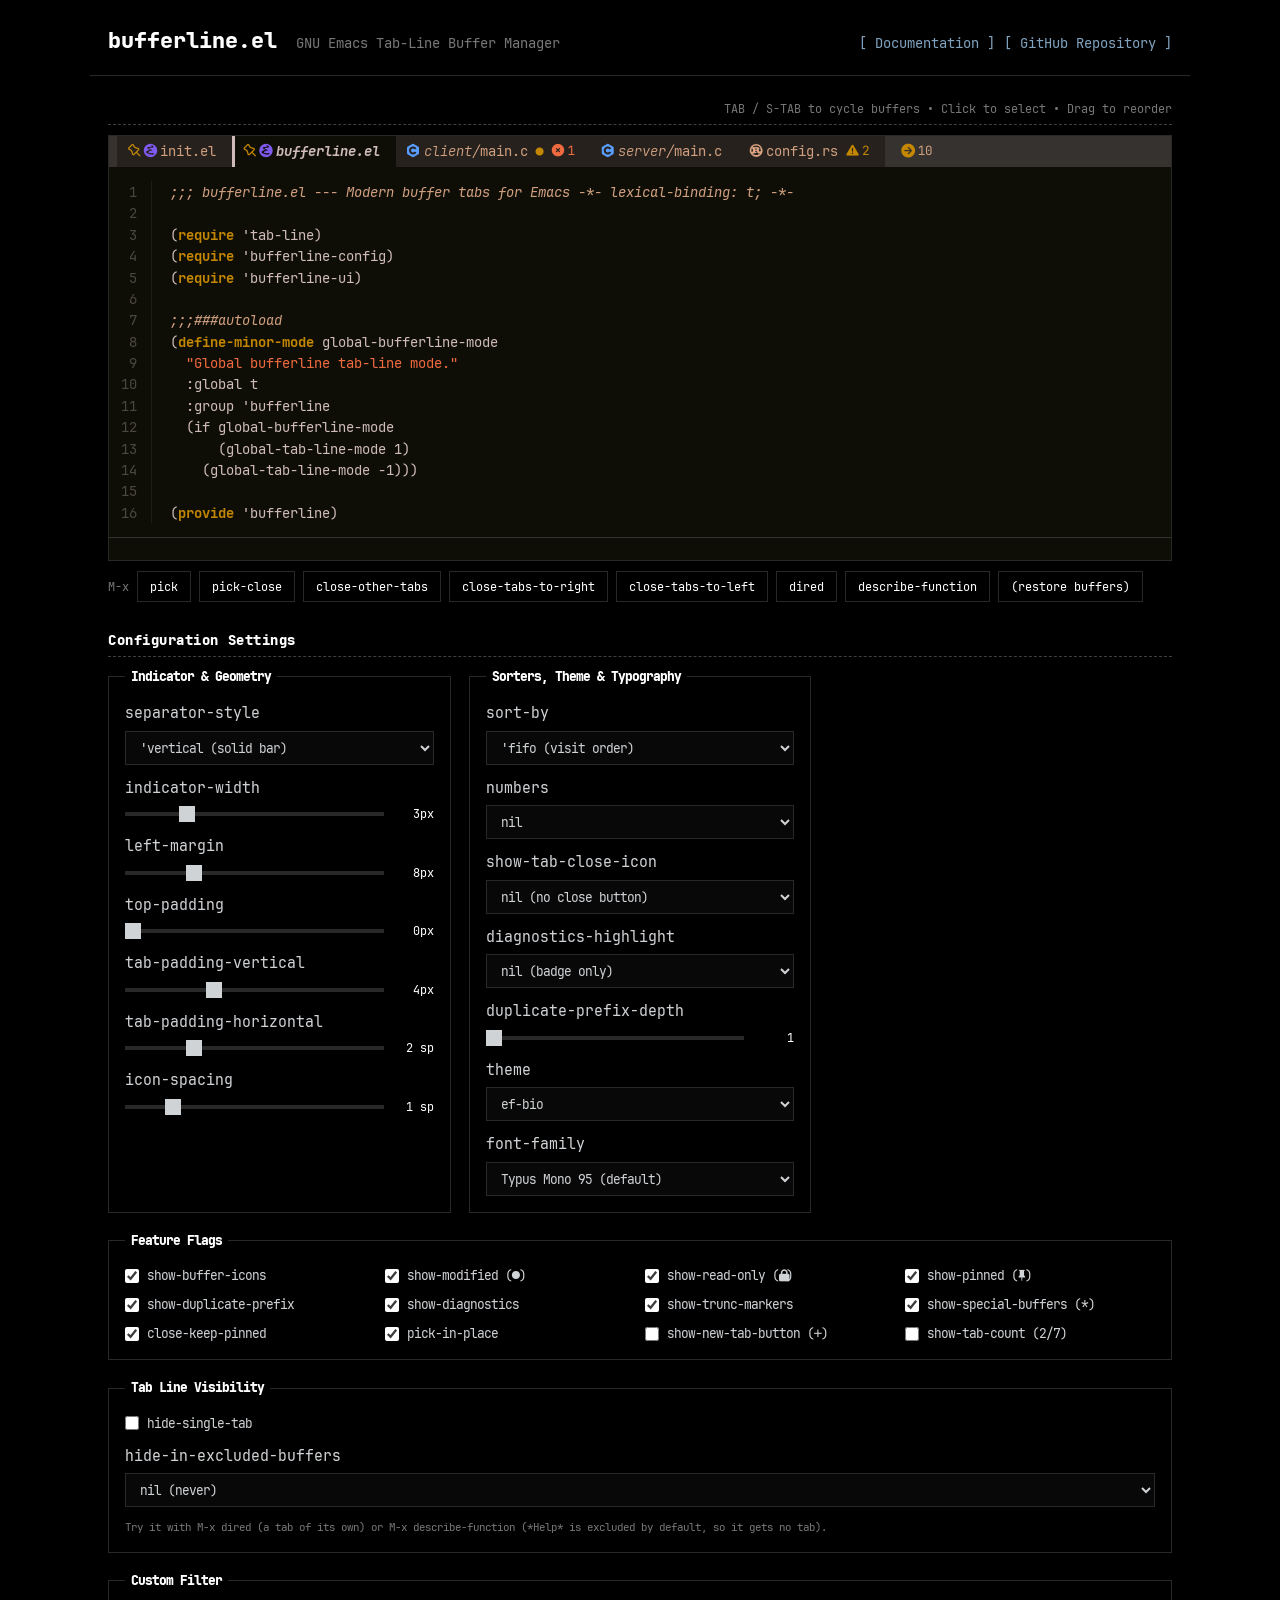
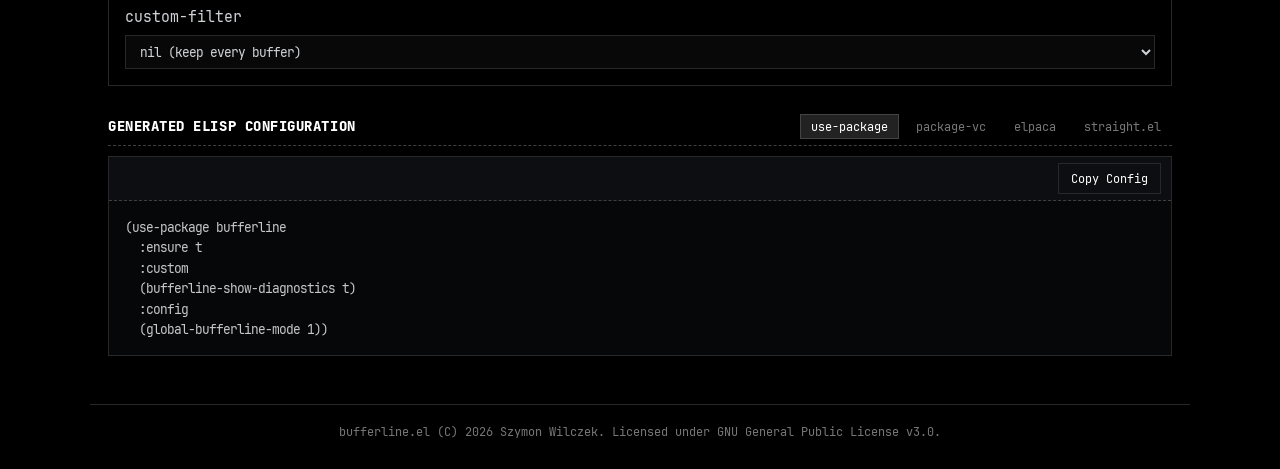
==== commit c0b0cbdf: "web: document the tab counter and preview it - The tab counter and its format were missing from the " ====
--- a/web/index.html
+++ b/web/index.html
@@ -379,6 +379,10 @@
               <label class="raw-checkbox"
                 ><input type="checkbox" id="showNewTabButton" />
                 show-new-tab-button (󰐕)</label
+              >
+              <label class="raw-checkbox"
+                ><input type="checkbox" id="showTabCount" /> show-tab-count
+                (2/7)</label
               >
             </div>
           </fieldset>
--- a/web/styles.css
+++ b/web/styles.css
@@ -443,6 +443,18 @@
     justify-content: center;
     overflow: visible;
     margin: 0 var(--sp);
+}
+
+.tab-count {
+    display: inline-flex;
+    align-items: center;
+    align-self: stretch;
+    padding: 0 var(--sp);
+    background-color: var(--emacs-bg-alt);
+    color: var(--emacs-comment);
+    font-size: 0.85rem;
+    white-space: pre;
+    user-select: none;
 }
 
 .tab-new-button {
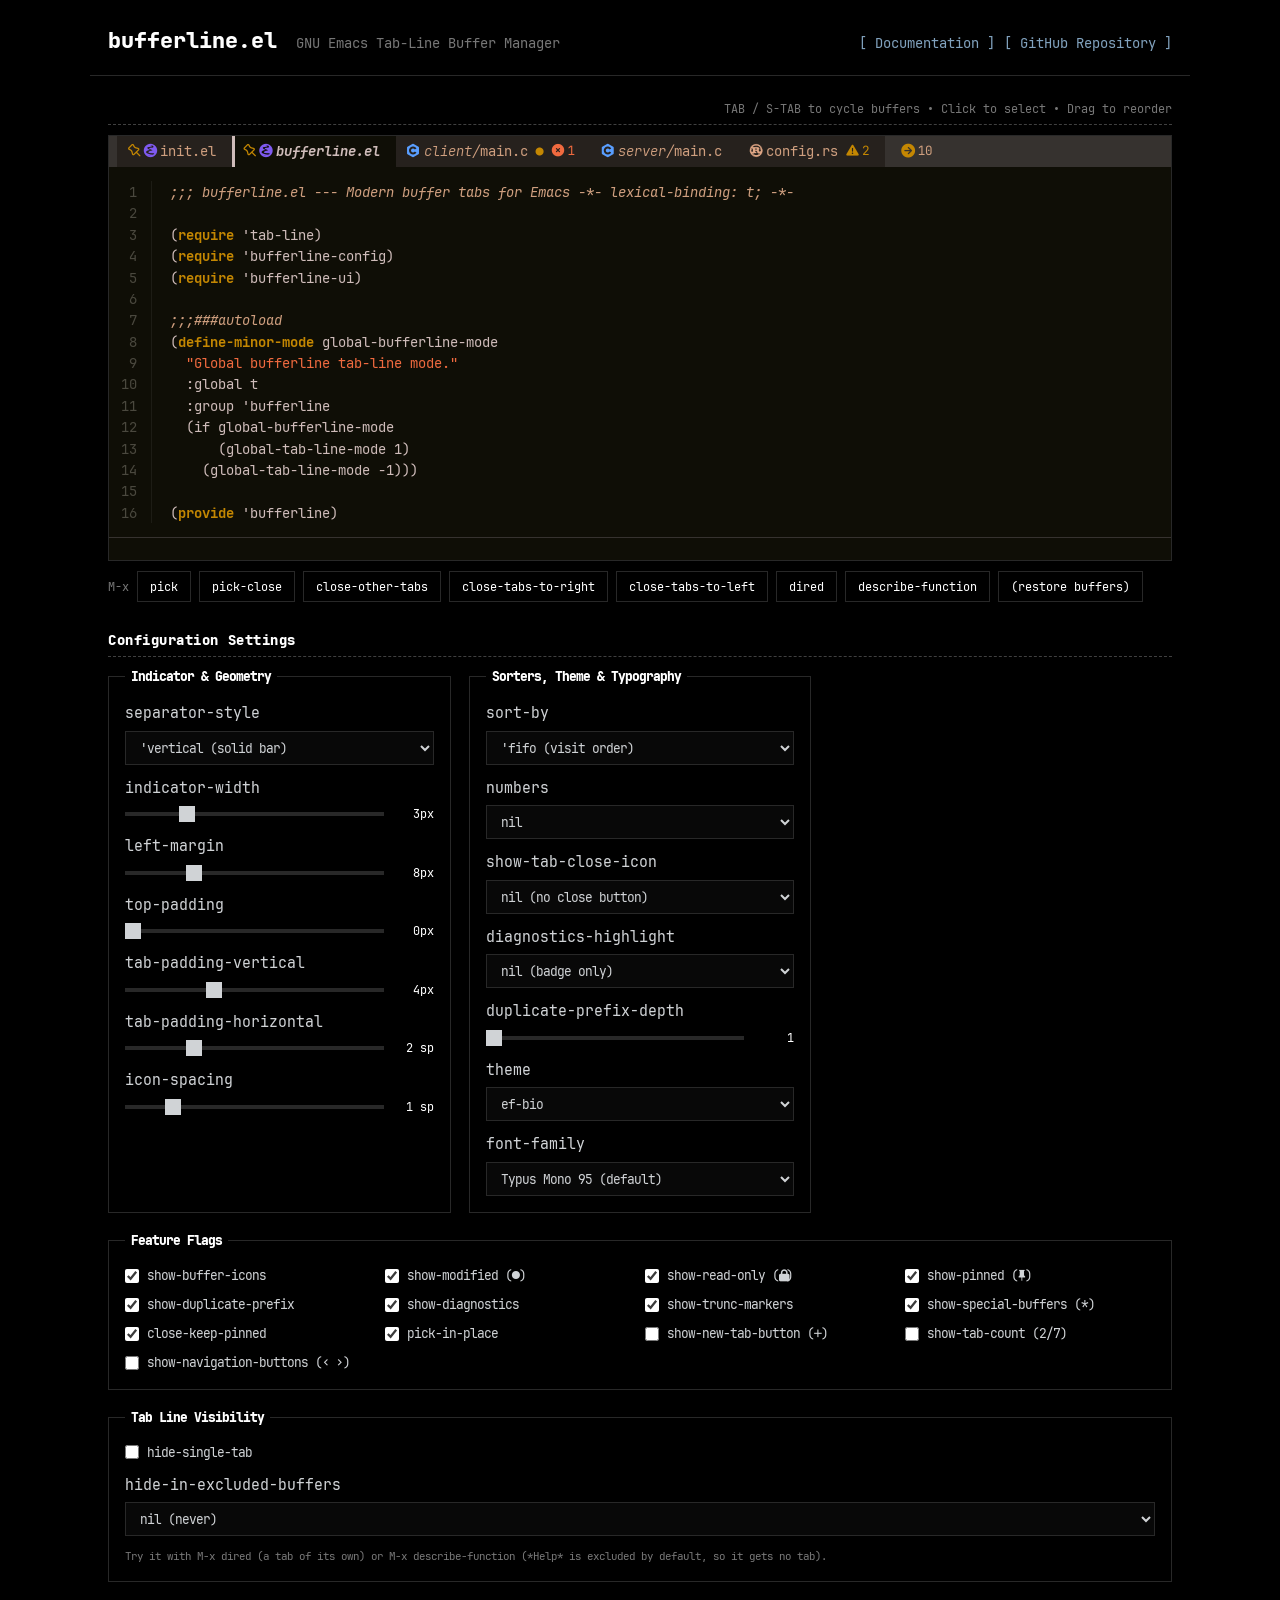
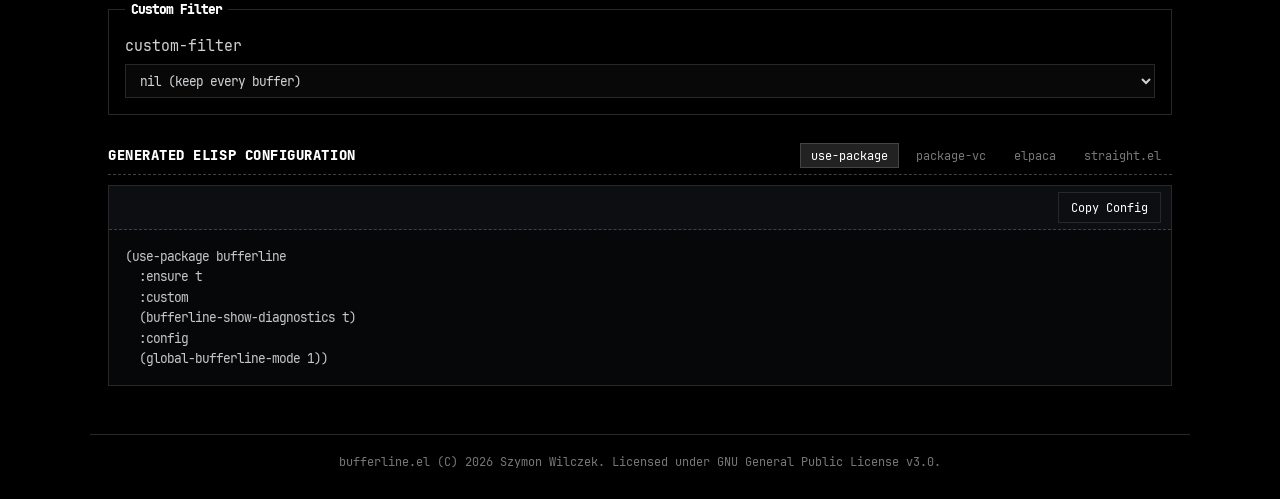
==== commit 9097da40: "web: document the navigation buttons and preview them - The previous and next tab buttons, their opt" ====
--- a/web/index.html
+++ b/web/index.html
@@ -383,6 +383,10 @@
               <label class="raw-checkbox"
                 ><input type="checkbox" id="showTabCount" /> show-tab-count
                 (2/7)</label
+              >
+              <label class="raw-checkbox"
+                ><input type="checkbox" id="showNavigation" />
+                show-navigation-buttons (󰅁 󰅂)</label
               >
             </div>
           </fieldset>
--- a/web/styles.css
+++ b/web/styles.css
@@ -443,6 +443,27 @@
     justify-content: center;
     overflow: visible;
     margin: 0 var(--sp);
+}
+
+.tab-nav-buttons {
+    font-family: var(--font-icons);
+    display: inline-flex;
+    align-items: center;
+    align-self: stretch;
+    gap: var(--sp);
+    padding: 0 var(--sp);
+    background-color: var(--emacs-bg-alt);
+    color: var(--emacs-comment);
+    user-select: none;
+}
+
+.tab-nav-button {
+    cursor: pointer;
+}
+
+.tab-nav-button:hover {
+    color: var(--emacs-keyword);
+    font-weight: bold;
 }
 
 .tab-count {
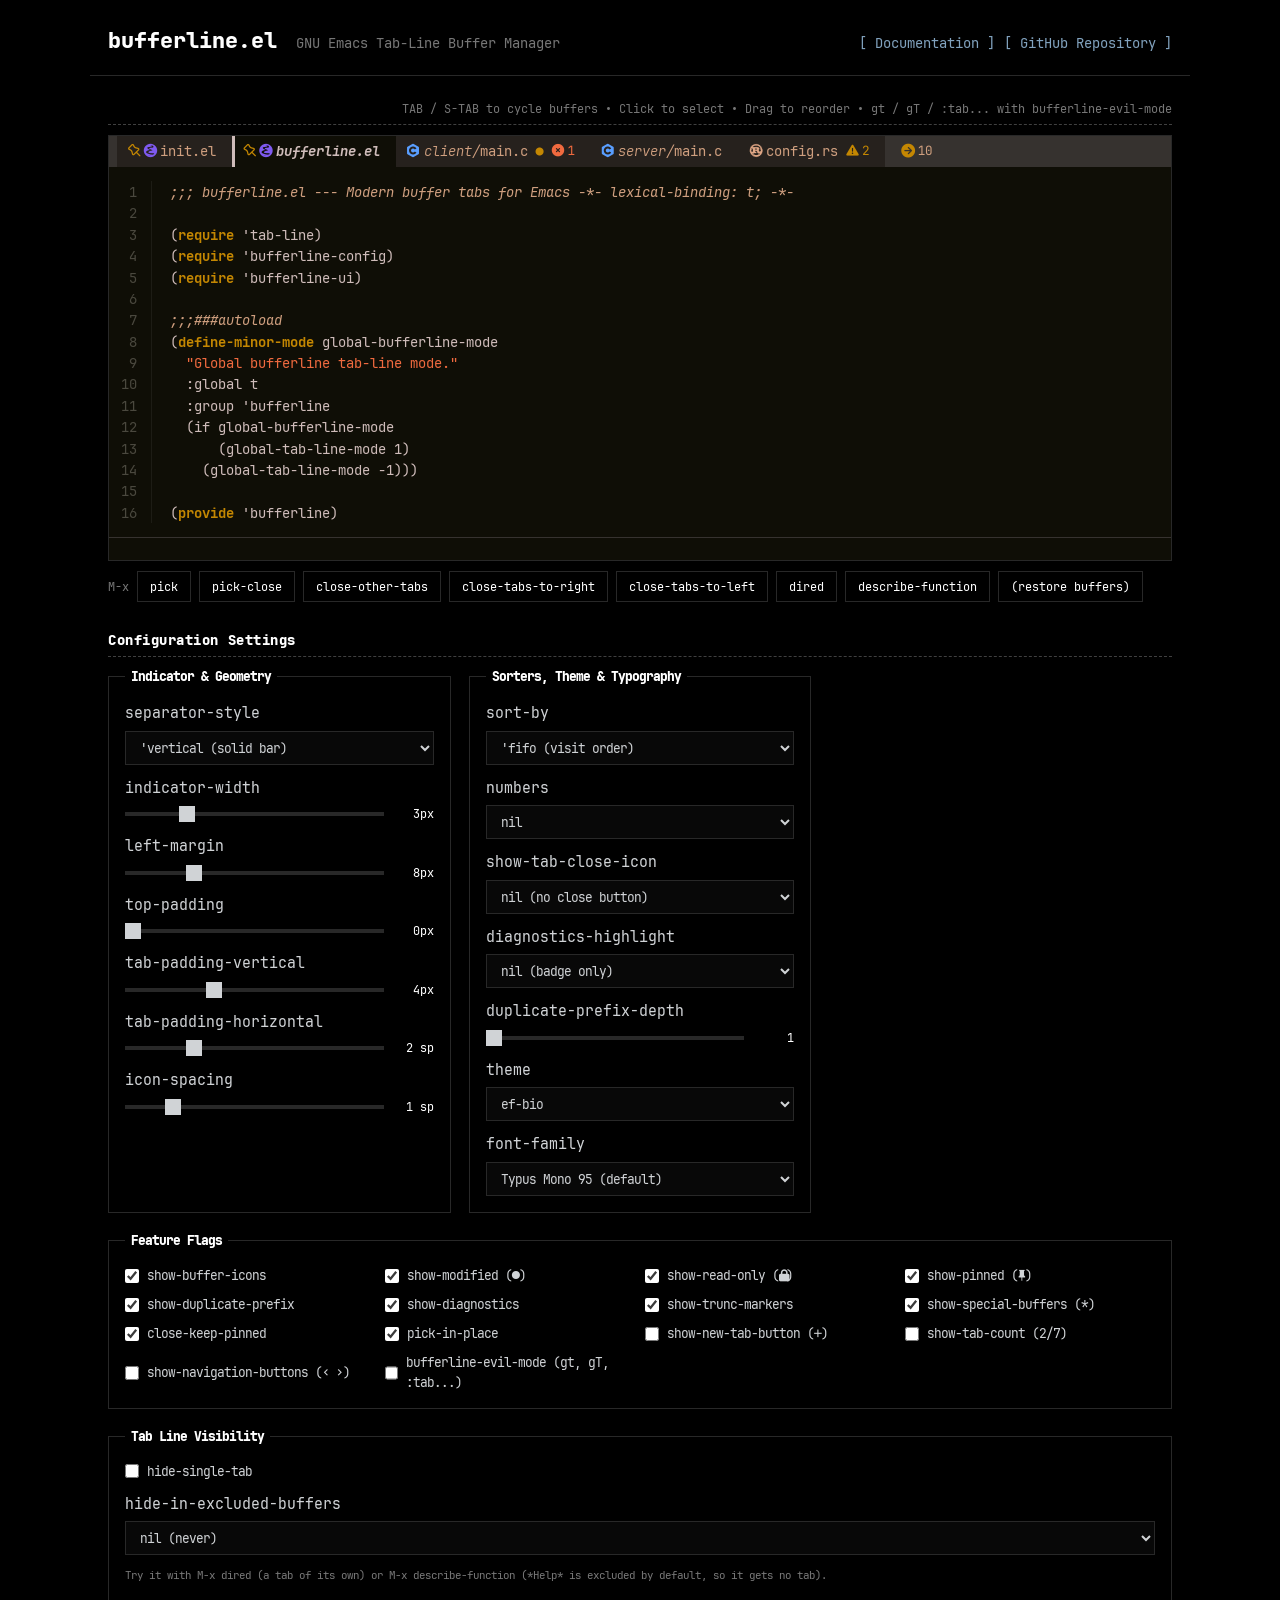
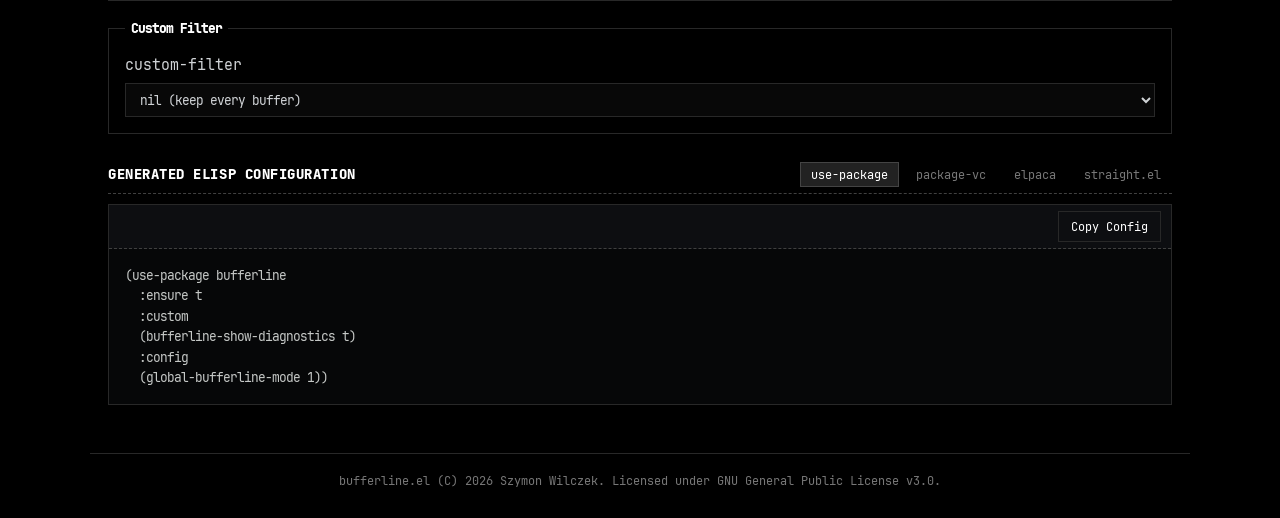
==== commit ee3431cb: "web: document the Evil integration and preview it - bufferline-evil-mode was missing from the docume" ====
--- a/web/index.html
+++ b/web/index.html
@@ -39,7 +39,7 @@
           <span class="section-title"></span>
           <span class="section-hint"
             >TAB / S-TAB to cycle buffers &bull; Click to select &bull; Drag to
-            reorder</span
+            reorder &bull; gt / gT / :tab... with bufferline-evil-mode</span
           >
         </div>
 
@@ -387,6 +387,10 @@
               <label class="raw-checkbox"
                 ><input type="checkbox" id="showNavigation" />
                 show-navigation-buttons (󰅁 󰅂)</label
+              >
+              <label class="raw-checkbox"
+                ><input type="checkbox" id="evilMode" /> bufferline-evil-mode
+                (gt, gT, :tab...)</label
               >
             </div>
           </fieldset>
--- a/web/styles.css
+++ b/web/styles.css
@@ -520,6 +520,10 @@
 
 .emacs-minibuffer .mb-prompt {
     color: var(--emacs-keyword);
+}
+
+.emacs-minibuffer .mb-cursor {
+    background-color: var(--emacs-fg);
 }
 
 .emacs-minibuffer .mb-key {
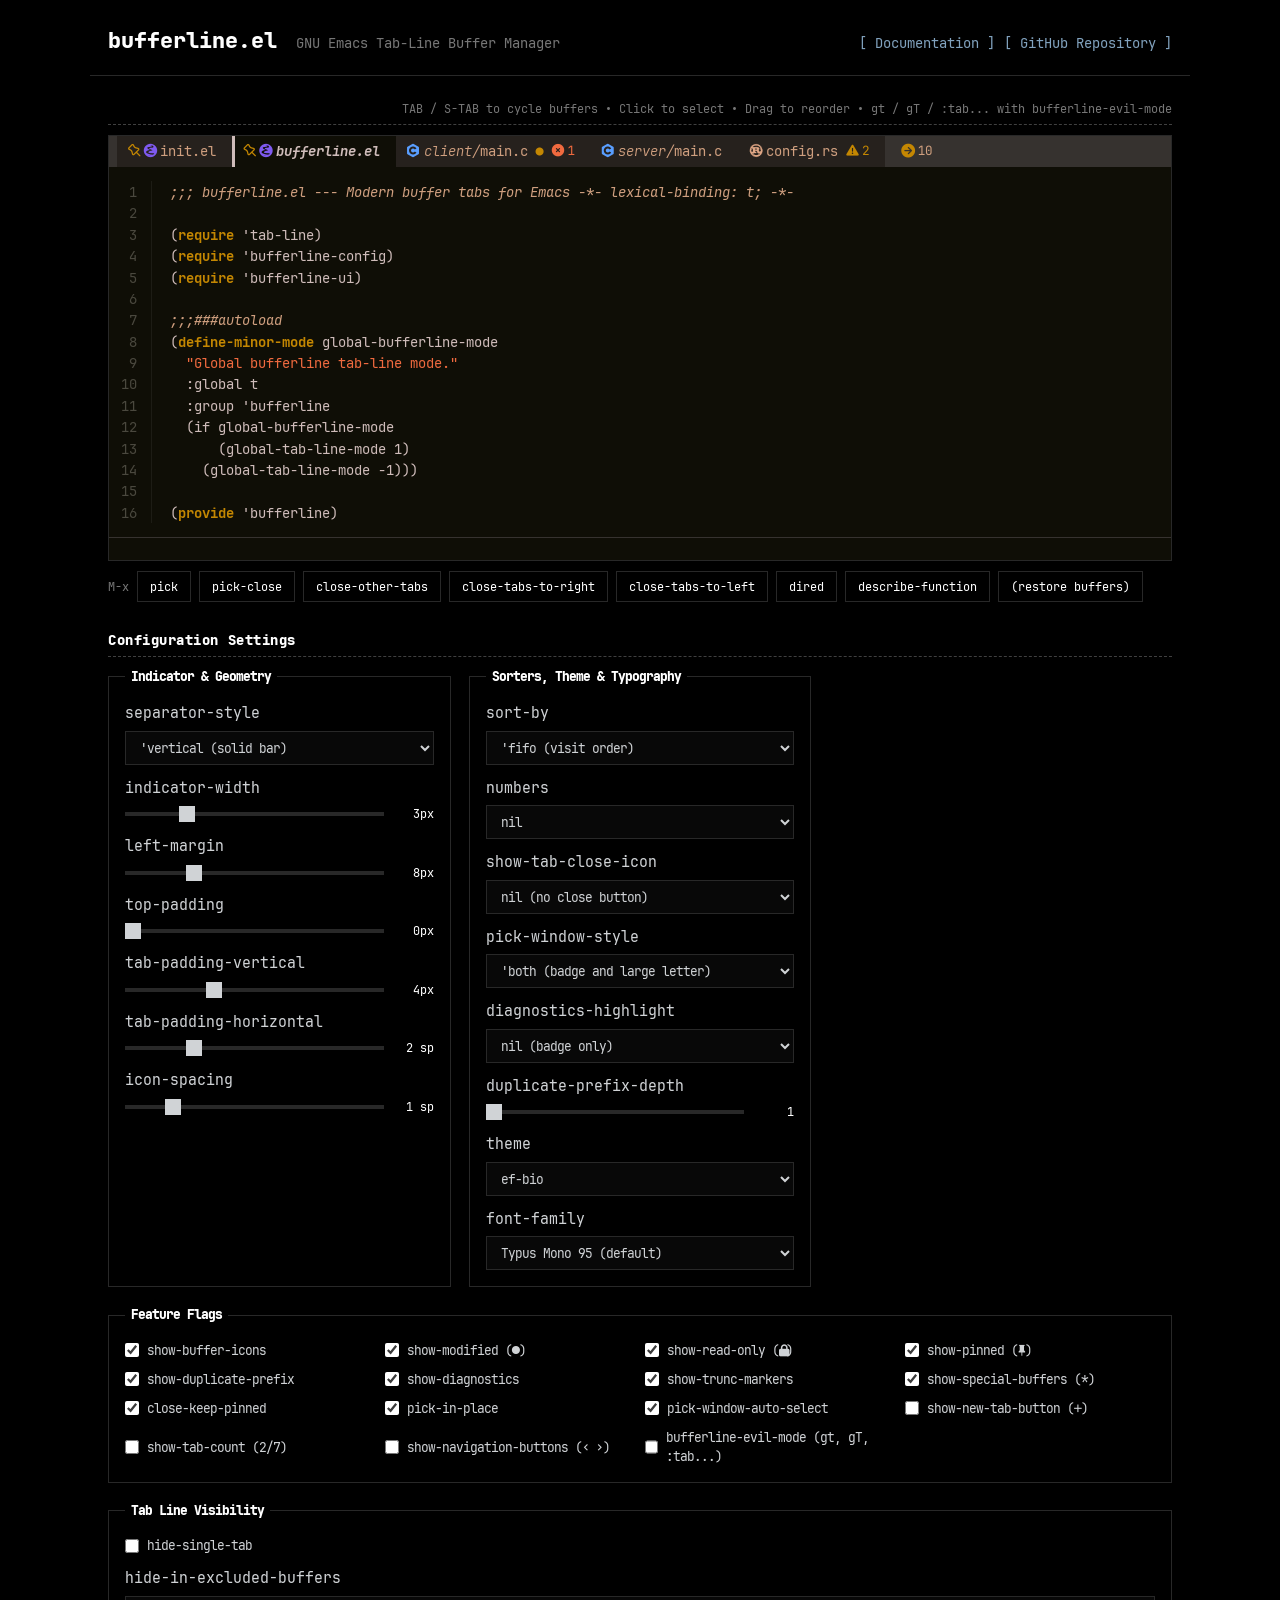
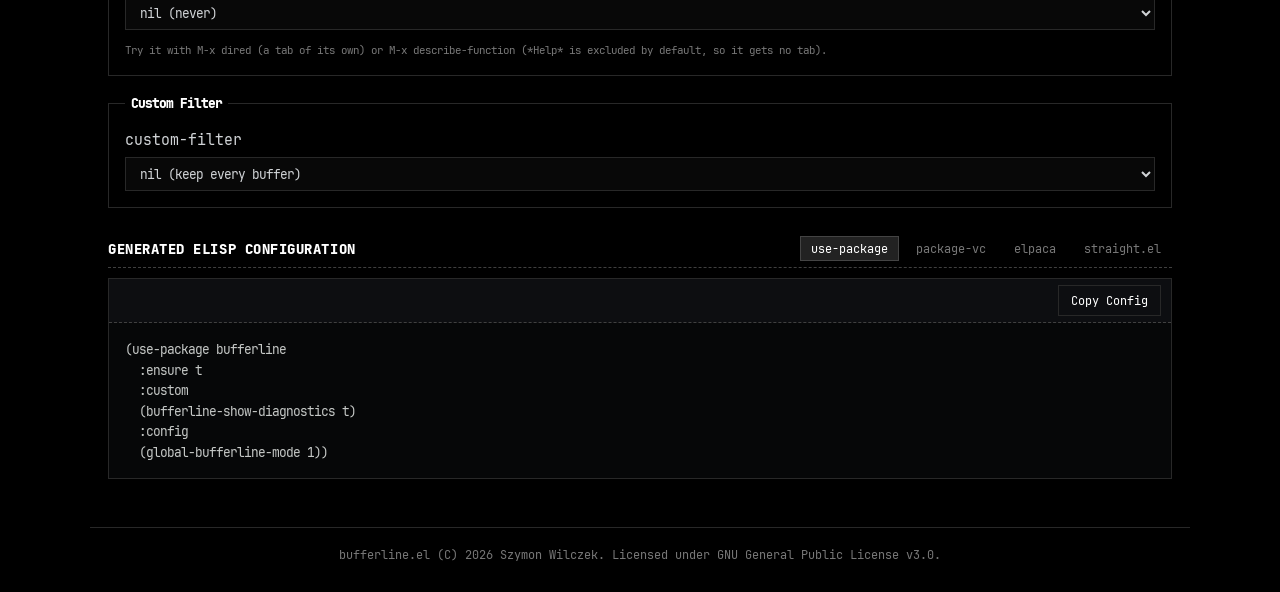
==== commit 749d1d34: "web: emit the window pick options from the configurator - The configurator could not set how window " ====
--- a/web/index.html
+++ b/web/index.html
@@ -263,6 +263,17 @@
             </div>
 
             <div class="field-row">
+              <label for="pickWindowStyle">pick-window-style</label>
+              <select id="pickWindowStyle" class="raw-select">
+                <option value="both" selected>
+                  'both (badge and large letter)
+                </option>
+                <option value="tab-line">'tab-line (badge only)</option>
+                <option value="overlay">'overlay (large letter only)</option>
+              </select>
+            </div>
+
+            <div class="field-row">
               <label for="diagHighlight">diagnostics-highlight</label>
               <select id="diagHighlight" class="raw-select">
                 <option value="none" selected>nil (badge only)</option>
@@ -375,6 +386,10 @@
               <label class="raw-checkbox"
                 ><input type="checkbox" id="pickInPlace" checked />
                 pick-in-place</label
+              >
+              <label class="raw-checkbox"
+                ><input type="checkbox" id="pickWindowAutoSelect" checked />
+                pick-window-auto-select</label
               >
               <label class="raw-checkbox"
                 ><input type="checkbox" id="showNewTabButton" />
